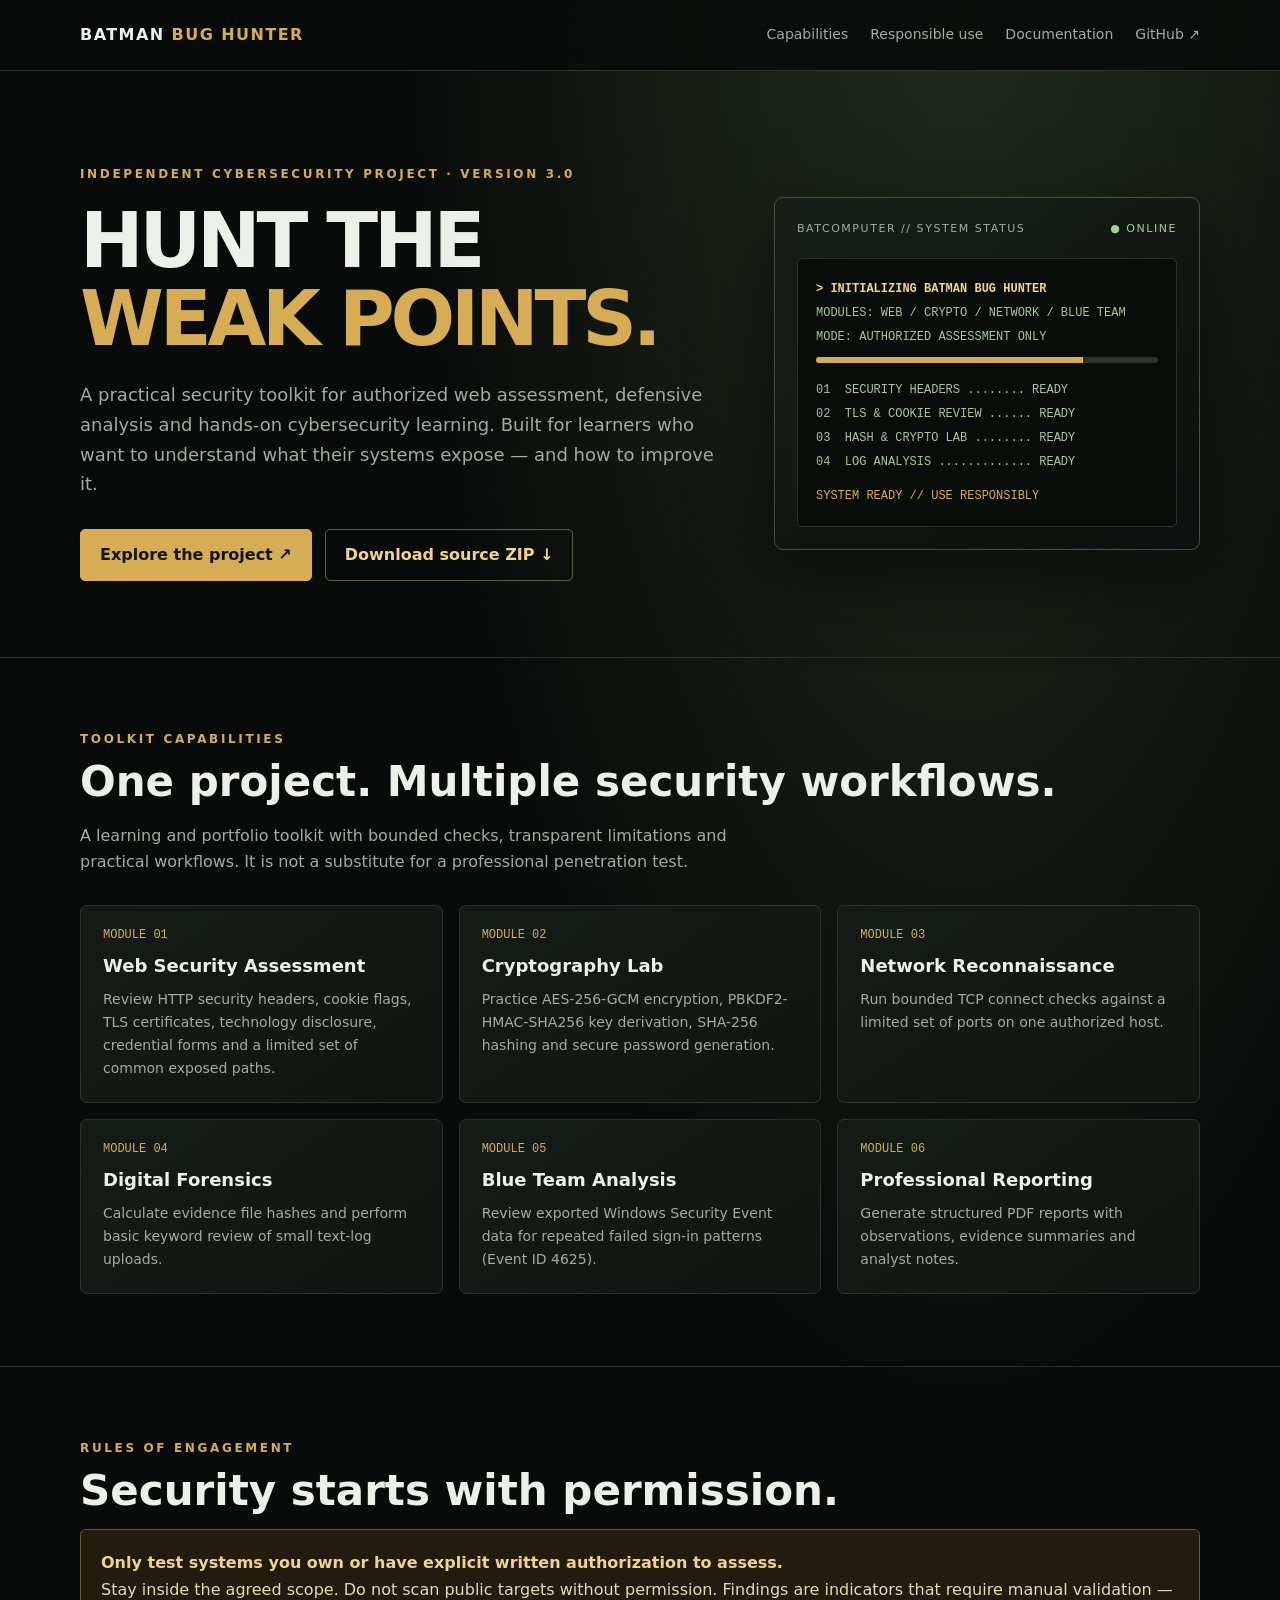
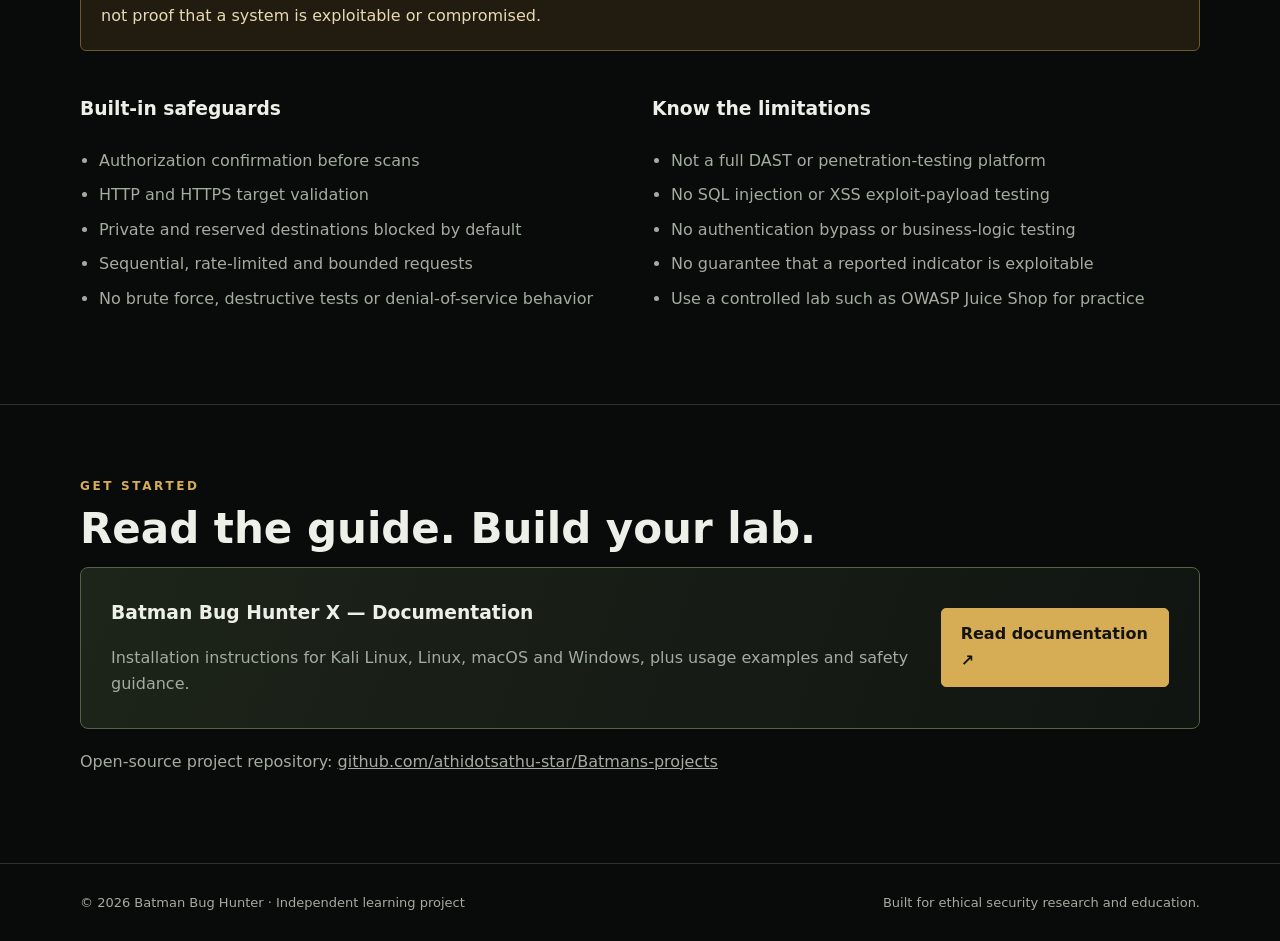
==== index.html @ f6f7888e "Add Batman Bug Hunter public landing page for Cloudflare Pages" ====
<!doctype html>
<html lang="en">
<head>
  <meta charset="utf-8">
  <meta name="viewport" content="width=device-width, initial-scale=1">
  <meta name="theme-color" content="#090b0a">
  <meta name="description" content="Batman Bug Hunter — an authorized web security assessment and cybersecurity learning toolkit. Explore features, safety limits, documentation and downloads.">
  <title>Batman Bug Hunter | Tactical Security Toolkit</title>
  <style>
    :root{color-scheme:dark;--bg:#090b0a;--panel:#111512;--panel2:#151b16;--line:#29332b;--gold:#d6ad55;--gold2:#f1d38a;--text:#edf0e9;--muted:#a2aca0;--green:#8eae83}
    *{box-sizing:border-box}html{scroll-behavior:smooth}body{margin:0;background:radial-gradient(ellipse at 75% -10%,#253020 0,transparent 42%),var(--bg);color:var(--text);font:16px/1.65 system-ui,-apple-system,Segoe UI,Roboto,Arial,sans-serif}
    a{color:inherit}.wrap{width:min(1120px,calc(100% - 40px));margin:auto}.top{border-bottom:1px solid var(--line);background:#090b0ae8;position:sticky;top:0;z-index:5;backdrop-filter:blur(12px)}.nav{height:70px;display:flex;align-items:center;justify-content:space-between;gap:20px}.brand{font-weight:850;letter-spacing:.09em}.brand b{color:var(--gold)}.navlinks{display:flex;gap:22px;font-size:14px;color:var(--muted)}.navlinks a{text-decoration:none}.navlinks a:hover{color:var(--gold2)}
    .hero{padding:94px 0 76px;display:grid;grid-template-columns:1.2fr .8fr;gap:55px;align-items:center}.eyebrow{color:var(--gold);font-size:12px;font-weight:800;letter-spacing:.22em;text-transform:uppercase}.hero h1{font-size:clamp(42px,6vw,76px);line-height:1.03;letter-spacing:-.055em;margin:17px 0 22px}.hero h1 span{color:var(--gold)}.lead{max-width:650px;color:var(--muted);font-size:18px}.actions{display:flex;gap:13px;flex-wrap:wrap;margin-top:30px}.btn{display:inline-flex;align-items:center;justify-content:center;padding:12px 19px;border-radius:5px;text-decoration:none;font-weight:750;border:1px solid var(--gold);background:var(--gold);color:#14140f}.btn.alt{background:transparent;color:var(--gold2);border-color:#596047}.btn:hover{filter:brightness(1.1);transform:translateY(-1px)}.console{border:1px solid #46503a;border-radius:9px;background:linear-gradient(145deg,#171e17,#0d100e);padding:22px;box-shadow:0 25px 80px #0008}.console-head{display:flex;justify-content:space-between;color:var(--muted);font-size:11px;letter-spacing:.14em}.live{color:#a6cf8e}.screen{margin-top:20px;border:1px solid var(--line);background:#090d0a;padding:18px;border-radius:5px;font:12px/2 ui-monospace,SFMono-Regular,Consolas,monospace;color:#a9c69c}.screen strong{color:var(--gold2)}.bar{height:6px;background:#293329;border-radius:8px;margin:8px 0 15px;overflow:hidden}.bar i{display:block;width:78%;height:100%;background:var(--gold)}.section{padding:72px 0;border-top:1px solid var(--line)}.section h2{font-size:clamp(28px,4vw,42px);line-height:1.15;margin:8px 0 14px}.intro{color:var(--muted);max-width:720px}.grid{display:grid;grid-template-columns:repeat(3,1fr);gap:16px;margin-top:30px}.card{background:linear-gradient(145deg,var(--panel2),var(--panel));border:1px solid var(--line);border-radius:7px;padding:22px}.card .num{color:var(--gold);font:12px ui-monospace,monospace}.card h3{margin:9px 0 7px;font-size:18px}.card p{margin:0;color:var(--muted);font-size:14px}.notice{border:1px solid #6c5930;background:#211b10;padding:20px;border-radius:6px;color:#e8d8b3}.notice strong{color:var(--gold2)}.split{display:grid;grid-template-columns:1fr 1fr;gap:24px}.list{padding-left:19px;color:var(--muted)}.list li{padding:4px 0}.download{background:linear-gradient(110deg,#1d2419,#111512);border:1px solid #596047;border-radius:8px;padding:30px;display:flex;align-items:center;justify-content:space-between;gap:25px}.download p{color:var(--muted);margin-bottom:0}.foot{padding:28px 0;color:var(--muted);font-size:13px;border-top:1px solid var(--line)}.footrow{display:flex;justify-content:space-between;gap:20px;flex-wrap:wrap}
    @media(max-width:800px){.hero{grid-template-columns:1fr;padding:65px 0}.grid{grid-template-columns:1fr 1fr}.split{grid-template-columns:1fr}.navlinks{gap:12px}.navlinks a:nth-child(2){display:none}}@media(max-width:540px){.grid{grid-template-columns:1fr}.nav{height:62px}.navlinks{font-size:12px}.download{align-items:flex-start;flex-direction:column}.hero h1{font-size:46px}}
  </style>
</head>
<body>
<header class="top"><div class="wrap nav"><a class="brand" href="#" style="text-decoration:none">BATMAN <b>BUG HUNTER</b></a><nav class="navlinks"><a href="#features">Capabilities</a><a href="#safety">Responsible use</a><a href="#docs">Documentation</a><a href="https://github.com/athidotsathu-star/Batmans-projects">GitHub ↗</a></nav></div></header>
<main>
  <section class="wrap hero">
    <div><div class="eyebrow">Independent cybersecurity project · Version 3.0</div><h1>HUNT THE<br><span>WEAK POINTS.</span></h1><p class="lead">A practical security toolkit for authorized web assessment, defensive analysis and hands-on cybersecurity learning. Built for learners who want to understand what their systems expose — and how to improve it.</p><div class="actions"><a class="btn" href="https://github.com/athidotsathu-star/Batmans-projects/tree/main/02-batman-bug-hunter">Explore the project ↗</a><a class="btn alt" href="https://github.com/athidotsathu-star/Batmans-projects/archive/refs/heads/main.zip">Download source ZIP ↓</a></div></div>
    <div class="console" aria-label="Decorative terminal-style project panel"><div class="console-head"><span>BATCOMPUTER // SYSTEM STATUS</span><span class="live">● ONLINE</span></div><div class="screen"><div><strong>&gt; INITIALIZING BATMAN BUG HUNTER</strong></div><div>MODULES: WEB / CRYPTO / NETWORK / BLUE TEAM</div><div>MODE: AUTHORIZED ASSESSMENT ONLY</div><div class="bar"><i></i></div><div>01&nbsp; SECURITY HEADERS ........ READY</div><div>02&nbsp; TLS &amp; COOKIE REVIEW ...... READY</div><div>03&nbsp; HASH &amp; CRYPTO LAB ........ READY</div><div>04&nbsp; LOG ANALYSIS ............. READY</div><div style="color:#d6ad55;margin-top:10px">SYSTEM READY // USE RESPONSIBLY</div></div></div>
  </section>
  <section class="section" id="features"><div class="wrap"><div class="eyebrow">Toolkit capabilities</div><h2>One project. Multiple security workflows.</h2><p class="intro">A learning and portfolio toolkit with bounded checks, transparent limitations and practical workflows. It is not a substitute for a professional penetration test.</p>
    <div class="grid">
      <article class="card"><div class="num">MODULE 01</div><h3>Web Security Assessment</h3><p>Review HTTP security headers, cookie flags, TLS certificates, technology disclosure, credential forms and a limited set of common exposed paths.</p></article>
      <article class="card"><div class="num">MODULE 02</div><h3>Cryptography Lab</h3><p>Practice AES-256-GCM encryption, PBKDF2-HMAC-SHA256 key derivation, SHA-256 hashing and secure password generation.</p></article>
      <article class="card"><div class="num">MODULE 03</div><h3>Network Reconnaissance</h3><p>Run bounded TCP connect checks against a limited set of ports on one authorized host.</p></article>
      <article class="card"><div class="num">MODULE 04</div><h3>Digital Forensics</h3><p>Calculate evidence file hashes and perform basic keyword review of small text-log uploads.</p></article>
      <article class="card"><div class="num">MODULE 05</div><h3>Blue Team Analysis</h3><p>Review exported Windows Security Event data for repeated failed sign-in patterns (Event ID 4625).</p></article>
      <article class="card"><div class="num">MODULE 06</div><h3>Professional Reporting</h3><p>Generate structured PDF reports with observations, evidence summaries and analyst notes.</p></article>
    </div>
  </div></section>
  <section class="section" id="safety"><div class="wrap"><div class="eyebrow">Rules of engagement</div><h2>Security starts with permission.</h2><div class="notice"><strong>Only test systems you own or have explicit written authorization to assess.</strong><br>Stay inside the agreed scope. Do not scan public targets without permission. Findings are indicators that require manual validation — not proof that a system is exploitable or compromised.</div><div class="split" style="margin-top:25px"><div><h3>Built-in safeguards</h3><ul class="list"><li>Authorization confirmation before scans</li><li>HTTP and HTTPS target validation</li><li>Private and reserved destinations blocked by default</li><li>Sequential, rate-limited and bounded requests</li><li>No brute force, destructive tests or denial-of-service behavior</li></ul></div><div><h3>Know the limitations</h3><ul class="list"><li>Not a full DAST or penetration-testing platform</li><li>No SQL injection or XSS exploit-payload testing</li><li>No authentication bypass or business-logic testing</li><li>No guarantee that a reported indicator is exploitable</li><li>Use a controlled lab such as OWASP Juice Shop for practice</li></ul></div></div></div></section>
  <section class="section" id="docs"><div class="wrap"><div class="eyebrow">Get started</div><h2>Read the guide. Build your lab.</h2><div class="download"><div><h3 style="margin:0">Batman Bug Hunter X — Documentation</h3><p>Installation instructions for Kali Linux, Linux, macOS and Windows, plus usage examples and safety guidance.</p></div><a class="btn" href="https://github.com/athidotsathu-star/Batmans-projects/blob/main/02-batman-bug-hunter/README.md">Read documentation ↗</a></div><p class="intro" style="margin-top:20px">Open-source project repository: <a href="https://github.com/athidotsathu-star/Batmans-projects">github.com/athidotsathu-star/Batmans-projects</a></p></div></section>
</main>
<footer class="foot"><div class="wrap footrow"><span>© 2026 Batman Bug Hunter · Independent learning project</span><span>Built for ethical security research and education.</span></div></footer>
</body></html>
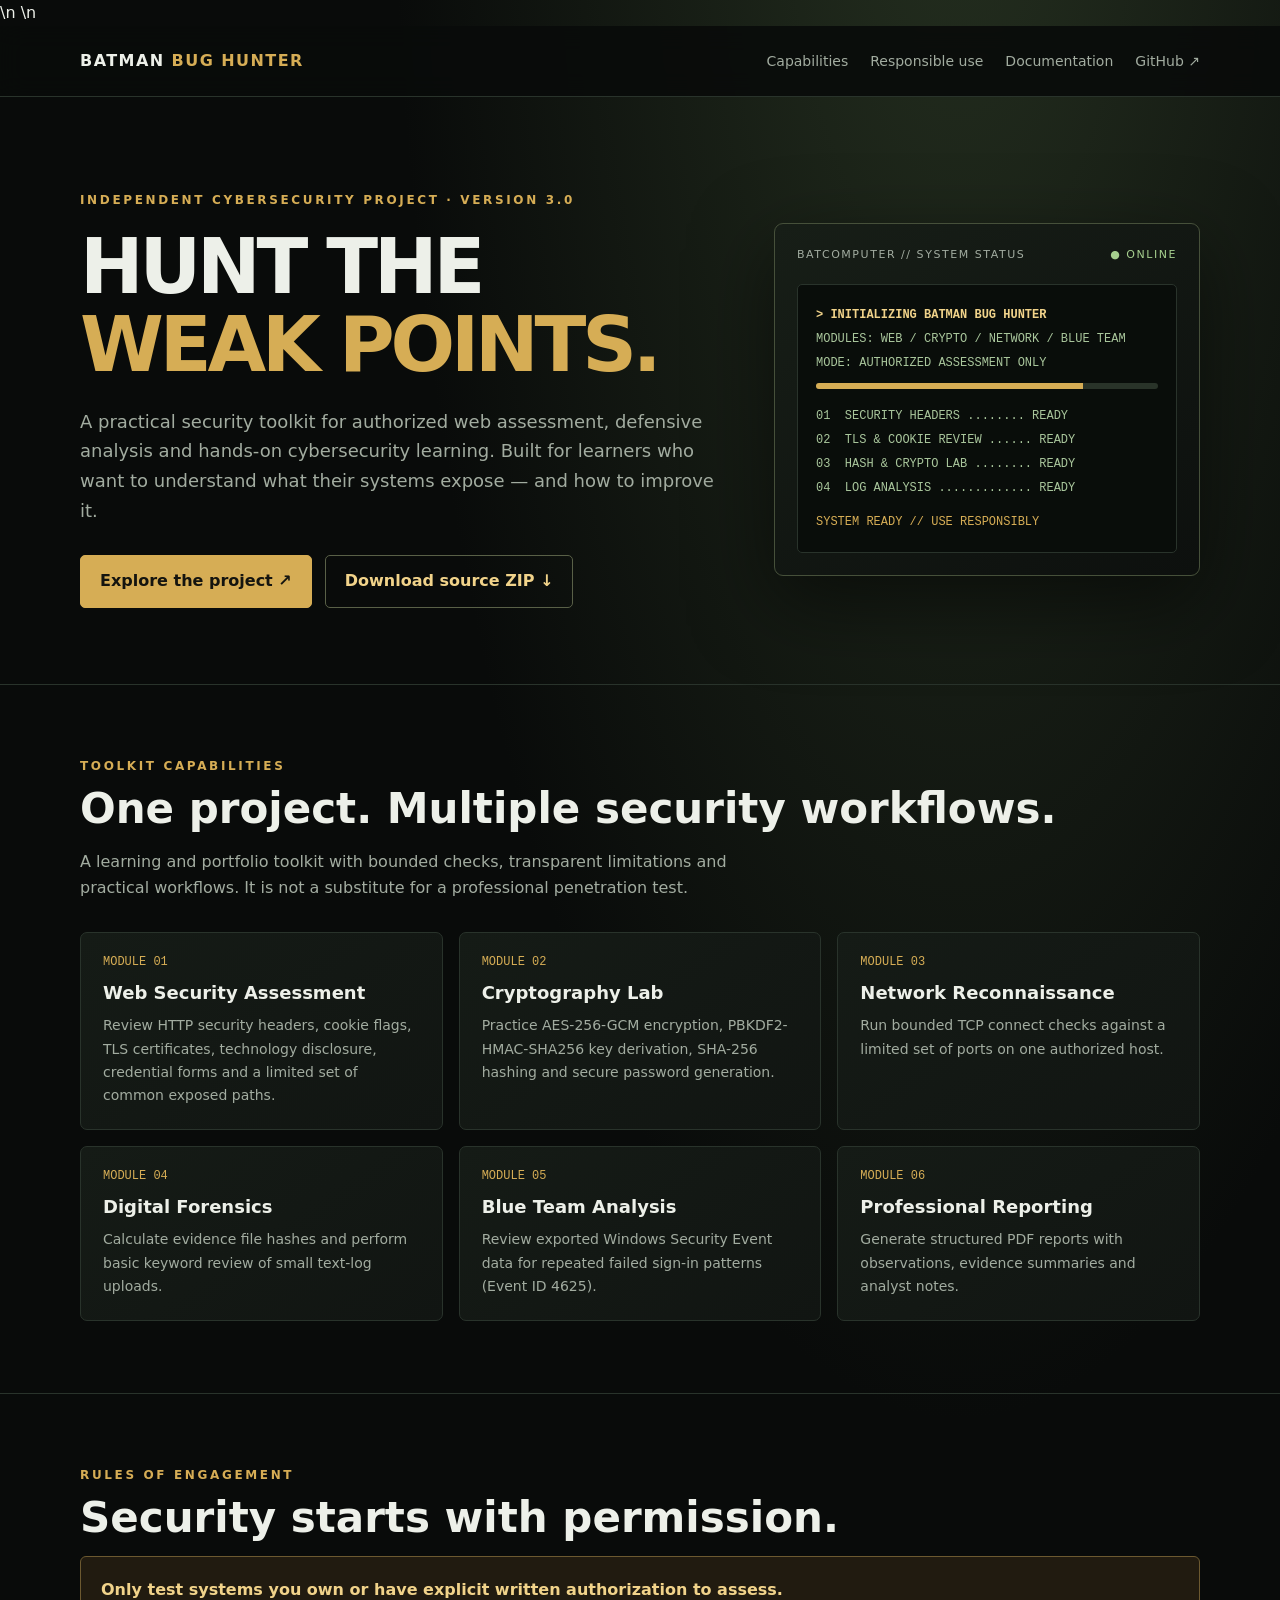
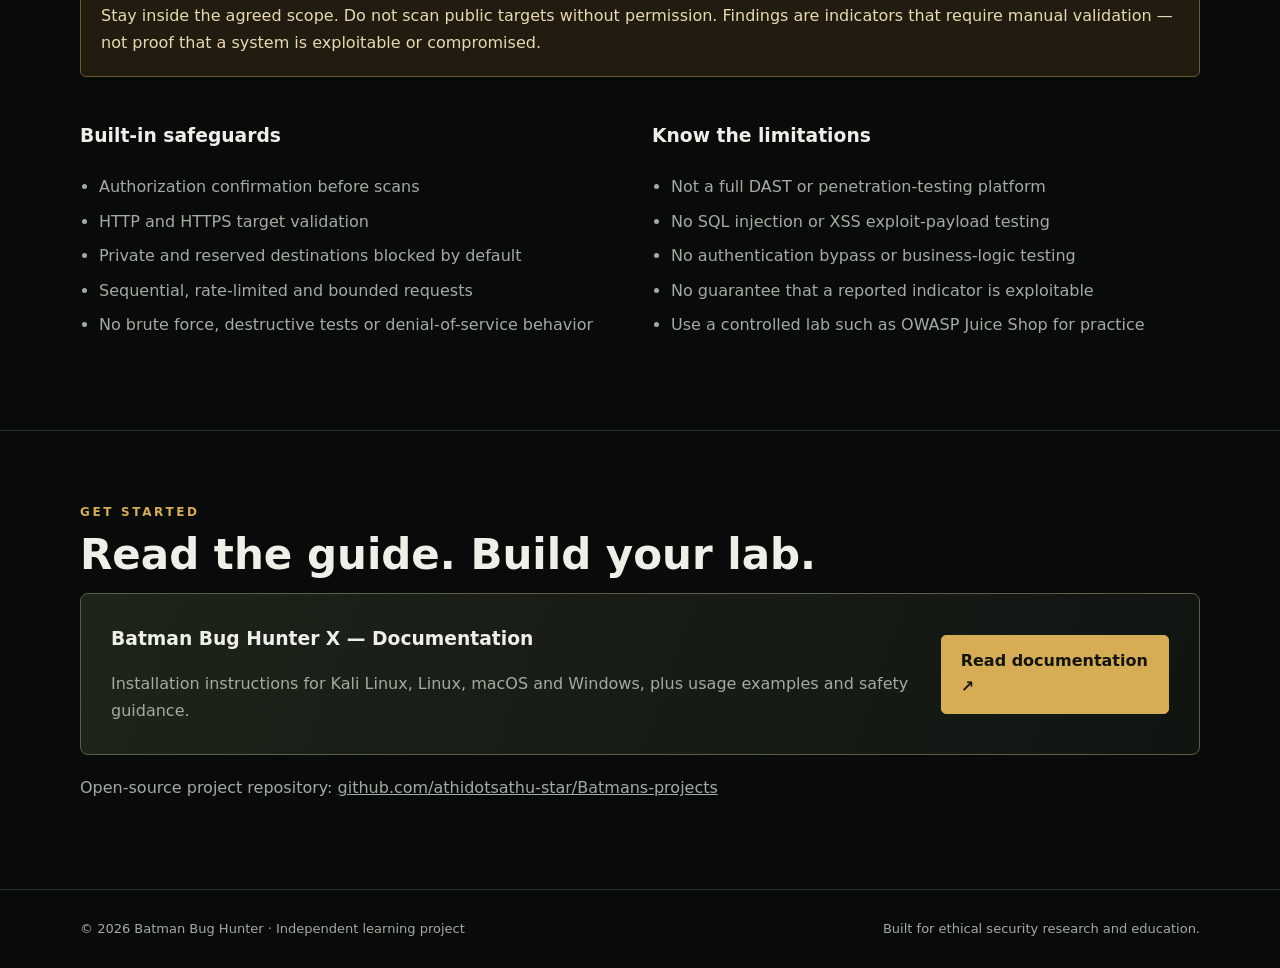
==== commit d126a0f0: "Polish social preview metadata for Batman Bug Hunter" ====
--- a/index.html
+++ b/index.html
@@ -3,7 +3,7 @@
 <head>
   <meta charset="utf-8">
   <meta name="viewport" content="width=device-width, initial-scale=1">
-  <meta name="theme-color" content="#090b0a">
+  <meta name="theme-color" content="#090b0a">\n  <meta property="og:title" content="Batman Bug Hunter | Tactical Security Toolkit">\n  <meta property="og:description" content="Authorized web security assessment and cybersecurity learning toolkit.">
   <meta name="description" content="Batman Bug Hunter — an authorized web security assessment and cybersecurity learning toolkit. Explore features, safety limits, documentation and downloads.">
   <title>Batman Bug Hunter | Tactical Security Toolkit</title>
   <style>
